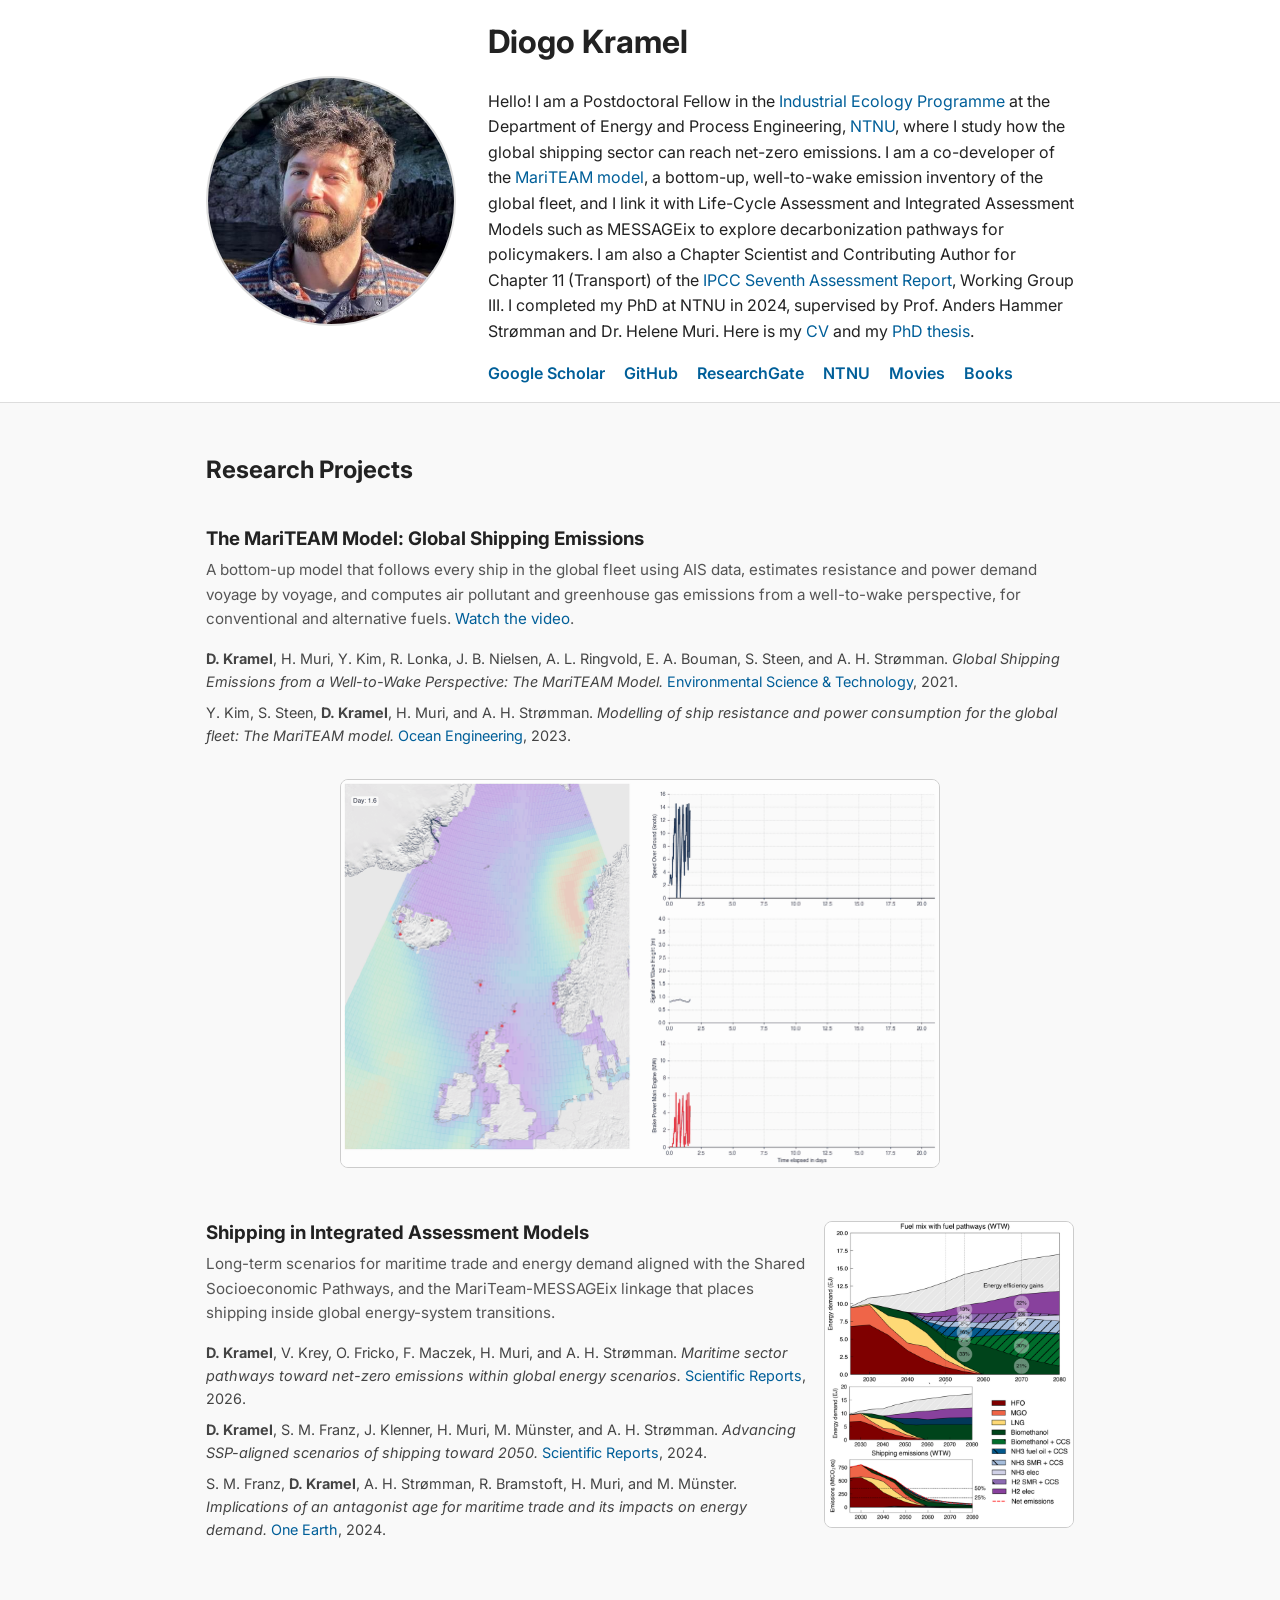
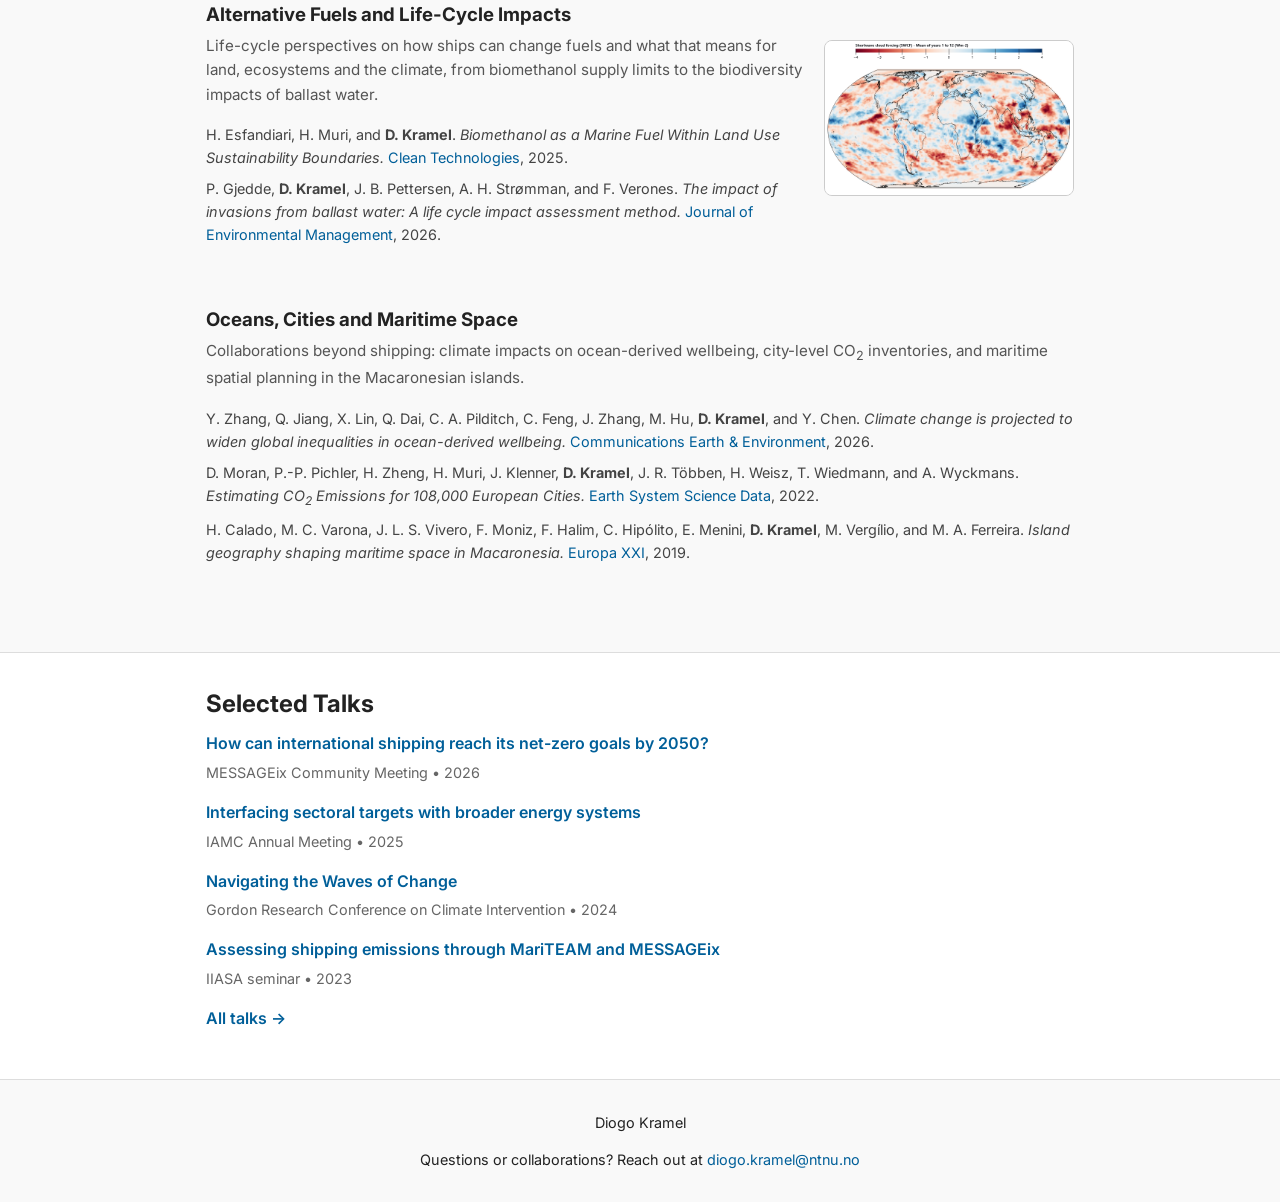
==== index.html @ 6b29d8de "Add files via upload" ====
<!DOCTYPE html>
<html lang="en">
<head>
  <meta charset="UTF-8" />
  <meta name="viewport" content="width=device-width, initial-scale=1.0" />
  <meta name="description" content="Diogo Kramel – Postdoctoral Fellow at NTNU's Industrial Ecology Programme, working on shipping emissions, the MariTEAM model and maritime decarbonization pathways." />
  <title>Kramel</title>
  <link rel="stylesheet" href="style.css" />
  <link rel="icon" type="image/png" href="icon.png" />
  <link rel="preconnect" href="https://fonts.googleapis.com">
  <link rel="preconnect" href="https://fonts.gstatic.com" crossorigin>
  <link href="https://fonts.googleapis.com/css2?family=Inter:wght@400;600&display=swap" rel="stylesheet">
</head>
<body>
  <header>
    <div class="container header-content">
      <!-- Replace images/diogo.jpg with your own square photo (same file name). -->
      <img src="images/diogo.jpg" alt="Diogo Kramel" class="headshot" />
      <div class="bio">
        <h1>Diogo Kramel</h1>
        <p>
          Hello! I am a Postdoctoral Fellow in the
          <a href="https://www.ntnu.edu/indecol" target="_blank" rel="noopener">Industrial Ecology Programme</a>
          at the Department of Energy and Process Engineering, <a href="https://www.ntnu.edu/" target="_blank" rel="noopener">NTNU</a>,
          where I study how the global shipping sector can reach net-zero emissions. I am a co-developer of the
          <a href="https://mariteam.indecol.no/" target="_blank" rel="noopener">MariTEAM model</a>, a bottom-up, well-to-wake
          emission inventory of the global fleet, and I link it with Life-Cycle Assessment and Integrated Assessment Models
          such as MESSAGEix to explore decarbonization pathways for policymakers.
          I am also a Chapter Scientist and Contributing Author for Chapter 11 (Transport) of the
          <a href="https://www.ipcc.ch/assessment-report/ar7/" target="_blank" rel="noopener">IPCC Seventh Assessment Report</a>,
          Working Group III.
          I completed my PhD at NTNU in 2024, supervised by Prof. Anders Hammer Strømman and Dr. Helene Muri.
          Here is my <a href="CV.pdf" target="_blank">CV</a> and my
          <a href="https://hdl.handle.net/11250/3151029" target="_blank" rel="noopener">PhD thesis</a>.
        </p>
        <!-- Add a line about your hobbies here, like the template does, if you want to. -->
        <div class="social-links">
          <a href="https://scholar.google.com/citations?user=RJYE3gQAAAAJ&hl=en" target="_blank" rel="noopener" class="spaced-link">Google Scholar</a>
          <a href="https://github.com/DiogoKramel" target="_blank" rel="noopener" class="spaced-link">GitHub</a>
          <a href="https://www.researchgate.net/profile/Diogo-Kramel" target="_blank" rel="noopener" class="spaced-link">ResearchGate</a>
          <a href="https://www.ntnu.edu/employees/diogo.kramel" target="_blank" rel="noopener" class="spaced-link">NTNU</a>
          <a href="https://letterboxd.com/diogokramel/" target="_blank" rel="noopener" class="spaced-link">Movies</a>
          <a href="https://www.goodreads.com/user/show/137987100-diogo" target="_blank" rel="noopener" class="spaced-link">Books</a>
        </div>
      </div>
    </div>
  </header>

  <main class="container">

    <section>
      <h2>Research Projects</h2>
      <ul class="project-list">
        <!--
        <li class="project-item">
          <div class="project-text">
            <h3>New paper!</h3>
            <ul class="pub-sublist">
              <li>
                <strong>D. Kramel</strong>, V. Krey, O. Fricko, F. Maczek, H. Muri, and A. H. Strømman.
                <em>Maritime sector pathways toward net-zero emissions within global energy scenarios.</em>
                <a href="https://doi.org/10.1038/s41598-026-35909-4" target="_blank" rel="noopener noreferrer">Scientific Reports</a>, 2026.
              </li>
            </ul>
          </div>
        </li>
        -->
        <li class="project-item stacked">
          <div class="project-text">
            <h3>The MariTEAM Model: Global Shipping Emissions</h3>
            <p class="project-blurb">
              A bottom-up model that follows every ship in the global fleet using AIS data, estimates resistance and
              power demand voyage by voyage, and computes air pollutant and greenhouse gas emissions from a
              well-to-wake perspective, for conventional and alternative fuels.
              <a href="https://www.youtube.com/watch?v=Bu-Mj3eCWTU" target="_blank" rel="noopener">Watch the video</a>.
            </p>
            <ul class="pub-sublist">
              <li>
                <strong>D. Kramel</strong>, H. Muri, Y. Kim, R. Lonka, J. B. Nielsen, A. L. Ringvold, E. A. Bouman, S. Steen, and A. H. Strømman.
                <em>Global Shipping Emissions from a Well-to-Wake Perspective: The MariTEAM Model.</em>
                <a href="https://doi.org/10.1021/acs.est.1c03937" target="_blank" rel="noopener noreferrer">Environmental Science &amp; Technology</a>, 2021.
              </li>
              <li>
                Y. Kim, S. Steen, <strong>D. Kramel</strong>, H. Muri, and A. H. Strømman.
                <em>Modelling of ship resistance and power consumption for the global fleet: The MariTEAM model.</em>
                <a href="https://doi.org/10.1016/j.oceaneng.2023.114758" target="_blank" rel="noopener noreferrer">Ocean Engineering</a>, 2023.
              </li>
            </ul>
          </div>
          <a href="https://mariteam.indecol.no/" target="_blank" rel="noopener noreferrer">
            <img src="images/mariteam.gif" alt="Ships tracked along global routes" class="project-img" />
          </a>
        </li>

        <li class="project-item v-center">
          <div class="project-text">
            <h3>Shipping in Integrated Assessment Models</h3>
            <p class="project-blurb">
              Long-term scenarios for maritime trade and energy demand aligned with the Shared Socioeconomic Pathways,
              and the MariTeam-MESSAGEix linkage that places shipping inside global energy-system transitions.
            </p>
            <ul class="pub-sublist">
              <li>
                <strong>D. Kramel</strong>, V. Krey, O. Fricko, F. Maczek, H. Muri, and A. H. Strømman.
                <em>Maritime sector pathways toward net-zero emissions within global energy scenarios.</em>
                <a href="https://doi.org/10.1038/s41598-026-35909-4" target="_blank" rel="noopener noreferrer">Scientific Reports</a>, 2026.
              </li>
              <li>
                <strong>D. Kramel</strong>, S. M. Franz, J. Klenner, H. Muri, M. Münster, and A. H. Strømman.
                <em>Advancing SSP-aligned scenarios of shipping toward 2050.</em>
                <a href="https://doi.org/10.1038/s41598-024-58970-3" target="_blank" rel="noopener noreferrer">Scientific Reports</a>, 2024.
              </li>
              <li>
                S. M. Franz, <strong>D. Kramel</strong>, A. H. Strømman, R. Bramstoft, H. Muri, and M. Münster.
                <em>Implications of an antagonist age for maritime trade and its impacts on energy demand.</em>
                <a href="https://doi.org/10.1016/j.oneear.2024.11.008" target="_blank" rel="noopener noreferrer">One Earth</a>, 2024.
              </li>
            </ul>
          </div>
          <img src="images/scenarios.png" alt="Diverging emission pathways toward 2050" class="project-img" />
        </li>

        <li class="project-item v-center">
          <div class="project-text">
            <h3>Alternative Fuels and Life-Cycle Impacts</h3>
            <p class="project-blurb">
              Life-cycle perspectives on how ships can change fuels and what that means for land, ecosystems and the
              climate, from biomethanol supply limits to the biodiversity impacts of ballast water.
            </p>
            <ul class="pub-sublist">
              <li>
                H. Esfandiari, H. Muri, and <strong>D. Kramel</strong>.
                <em>Biomethanol as a Marine Fuel Within Land Use Sustainability Boundaries.</em>
                <a href="https://doi.org/10.3390/cleantechnol7040101" target="_blank" rel="noopener noreferrer">Clean Technologies</a>, 2025.
              </li>
              <li>
                P. Gjedde, <strong>D. Kramel</strong>, J. B. Pettersen, A. H. Strømman, and F. Verones.
                <em>The impact of invasions from ballast water: A life cycle impact assessment method.</em>
                <a href="https://doi.org/10.1016/j.jenvman.2026.129449" target="_blank" rel="noopener noreferrer">Journal of Environmental Management</a>, 2026.
              </li>
            </ul>
          </div>
          <a href="https://mariteam.indecol.no/" target="_blank" rel="noopener noreferrer">
            <img src="images/noresm.png" alt="Ships tracked along global routes" class="project-img" />
          </a>
        </li>

        <li class="project-item">
          <div class="project-text">
            <h3>Oceans, Cities and Maritime Space</h3>
            <p class="project-blurb">
              Collaborations beyond shipping: climate impacts on ocean-derived wellbeing, city-level CO<sub>2</sub>
              inventories, and maritime spatial planning in the Macaronesian islands.
            </p>
            <ul class="pub-sublist">
              <li>
                Y. Zhang, Q. Jiang, X. Lin, Q. Dai, C. A. Pilditch, C. Feng, J. Zhang, M. Hu, <strong>D. Kramel</strong>, and Y. Chen.
                <em>Climate change is projected to widen global inequalities in ocean-derived wellbeing.</em>
                <a href="https://doi.org/10.1038/s43247-026-04070-1" target="_blank" rel="noopener noreferrer">Communications Earth &amp; Environment</a>, 2026.
              </li>
              <li>
                D. Moran, P.-P. Pichler, H. Zheng, H. Muri, J. Klenner, <strong>D. Kramel</strong>, J. R. Többen, H. Weisz, T. Wiedmann, and A. Wyckmans.
                <em>Estimating CO<sub>2</sub> Emissions for 108,000 European Cities.</em>
                <a href="https://doi.org/10.5194/essd-14-845-2022" target="_blank" rel="noopener noreferrer">Earth System Science Data</a>, 2022.
              </li>
              <li>
                H. Calado, M. C. Varona, J. L. S. Vivero, F. Moniz, F. Halim, C. Hipólito, E. Menini, <strong>D. Kramel</strong>, M. Vergílio, and M. A. Ferreira.
                <em>Island geography shaping maritime space in Macaronesia.</em>
                <a href="https://doi.org/10.7163/Eu21.2019.36.8" target="_blank" rel="noopener noreferrer">Europa XXI</a>, 2019.
              </li>
            </ul>
          </div>
        </li>
      </ul>
    </section>

  </main>

  <section class="talks-teaching">
    <div class="container">
      <div class="column">
        <h2>Selected Talks</h2>
        <div class="class-item">
          <a href="https://hdl.handle.net/11250/5524679" target="_blank" rel="noopener noreferrer">How can international shipping reach its net-zero goals by 2050?</a>
          <span class="class-meta">MESSAGEix Community Meeting • 2026</span>
        </div>
        <div class="class-item">
          <a href="https://hdl.handle.net/11250/5325718" target="_blank" rel="noopener noreferrer">Interfacing sectoral targets with broader energy systems</a>
          <span class="class-meta">IAMC Annual Meeting • 2025</span>
        </div>
        <div class="class-item">
          <a href="https://hdl.handle.net/11250/3985534" target="_blank" rel="noopener noreferrer">Navigating the Waves of Change</a>
          <span class="class-meta">Gordon Research Conference on Climate Intervention • 2024</span>
        </div>
        <div class="class-item">
          <a href="https://hdl.handle.net/11250/4058794" target="_blank" rel="noopener noreferrer">Assessing shipping emissions through MariTEAM and MESSAGEix</a>
          <span class="class-meta">IIASA seminar • 2023</span>
        </div>
        <p class="more-link"><a href="talks.html">All talks →</a></p>
      </div>
    </div>
  </section>
  
<footer>
  <p>Diogo Kramel</p>
  <p>Questions or collaborations? Reach out at <a href="mailto:diogo.kramel@ntnu.no">diogo.kramel@ntnu.no</a></p>
</footer>
</body>
</html>
---- style.css ----
/* ---------- Base ---------- */
:root {
  --bg: #f9f9f9;
  --surface: #ffffff;
  --text: #222222;
  --muted: #555555;
  --subtle: #666666;
  --line: #dddddd;
  --link: #005f99;
}

* { box-sizing: border-box; }

body {
  margin: 0;
  font-family: 'Inter', system-ui, -apple-system, sans-serif;
  font-size: 16px;
  line-height: 1.6;
  background: var(--bg);
  color: var(--text);
  display: flex;
  flex-direction: column;
  min-height: 100vh;
}

main { flex: 1; }

a {
  color: var(--link);
  text-decoration: none;
}

a:hover { text-decoration: underline; }

.container {
  max-width: 900px;
  margin: 0 auto;
  padding: 1rem;
}

h2 { margin-bottom: 0.5rem; }

section { margin-top: 2rem; }

/* ---------- Header ---------- */
header {
  background: var(--surface);
  border-bottom: 1px solid var(--line);
}

.header-content {
  display: flex;
  align-items: center;
  gap: 2rem;
}

.headshot {
  flex-shrink: 0;
  width: 250px;
  height: 250px;
  object-fit: cover;
  border-radius: 50%;
  border: 2px solid var(--line);
}

.bio h1 { margin-top: 0; }

.social-links a { font-weight: 600; }

.spaced-link { margin-right: 15px; }

/* ---------- Projects ---------- */
.project-list {
  list-style: none;
  padding: 0;
}

.project-item {
  display: flex;
  justify-content: space-between;
  align-items: flex-start;
  gap: 1rem;
  margin-bottom: 2rem;
}

.project-text { flex: 1; }

.project-text h3 { margin-bottom: 0.25rem; }

.project-blurb {
  margin: 0.25rem 0 0;
  font-size: 0.95rem;
  color: var(--muted);
}

.project-img {
  display: block;
  width: 250px;
  height: auto;
  margin-top: 1.5rem;
  border: 1px solid #cccccc;
  border-radius: 8px;
  background: var(--surface);
}

.pub-sublist {
  list-style: none;
  padding-left: 0;
  margin-top: 1rem;
  font-size: 0.9rem;
  color: #444444;
}

.pub-sublist li { margin-bottom: 0.5rem; }

/* ---------- Teaching / talks band ---------- */
.talks-teaching {
  background: var(--surface);
  border-top: 1px solid var(--line);
  padding: 2rem 0;
}

.talks-teaching .container { padding: 0 1rem; }

.two-columns {
  display: flex;
  flex-wrap: wrap;
  gap: 2rem;
}

.column {
  flex: 1;
  min-width: 250px;
}

.column h2 { margin-top: 0; }

.class-item { margin-bottom: 1rem; }

.class-item a,
.class-title {
  font-weight: 600;
}

.class-meta {
  display: block;
  margin-top: 0.25rem;
  font-size: 0.9rem;
  color: var(--subtle);
}

.more-link { font-weight: 600; }

/* ---------- Talks page ---------- */
.back-link {
  display: inline-block;
  margin-bottom: 1rem;
  font-weight: 600;
}

.year-heading {
  margin: 1.5rem 0 0.5rem;
  font-size: 1.1rem;
  color: var(--muted);
}

/* ---------- Footer ---------- */
footer {
  text-align: center;
  padding: 1rem;
  border-top: 1px solid var(--line);
  font-size: 0.9rem;
}

/* ---------- Small screens ---------- */
@media (max-width: 768px) {
  body {
    font-size: 15px;
    padding: 0 1rem;
  }

  h2 { text-align: center; }

  .header-content {
    flex-direction: column;
    text-align: center;
  }

  .headshot {
    width: 180px;
    height: 180px;
  }

  .social-links {
    margin-top: 1rem;
    text-align: center;
  }

  .project-item {
    flex-direction: column;
    align-items: center;
    text-align: center;
  }

  .project-text { width: 100%; }

  .project-img {
    width: 100%;
    max-width: 300px;
    margin-top: 1rem;
  }

  .two-columns {
    flex-direction: column;
    align-items: center;
    text-align: center;
  }

  .column {
    width: 100%;
    max-width: 500px;
  }

  footer {
    font-size: 0.8rem;
    padding: 1rem 0;
  }
}

/* Projects with the figure below the text */
.project-item.stacked {
  flex-direction: column;
}

.project-item.stacked .project-img {
  width: 100%;
  max-width: 600px;   /* adjust to taste */
  margin-top: 0.5rem;
}

.project-item.stacked > a,
.project-item.stacked > .project-img {
  align-self: center;
}

.project-item.v-center {
  align-items: center;
}

.project-item.v-center .project-img {
  margin-top: 0;
}
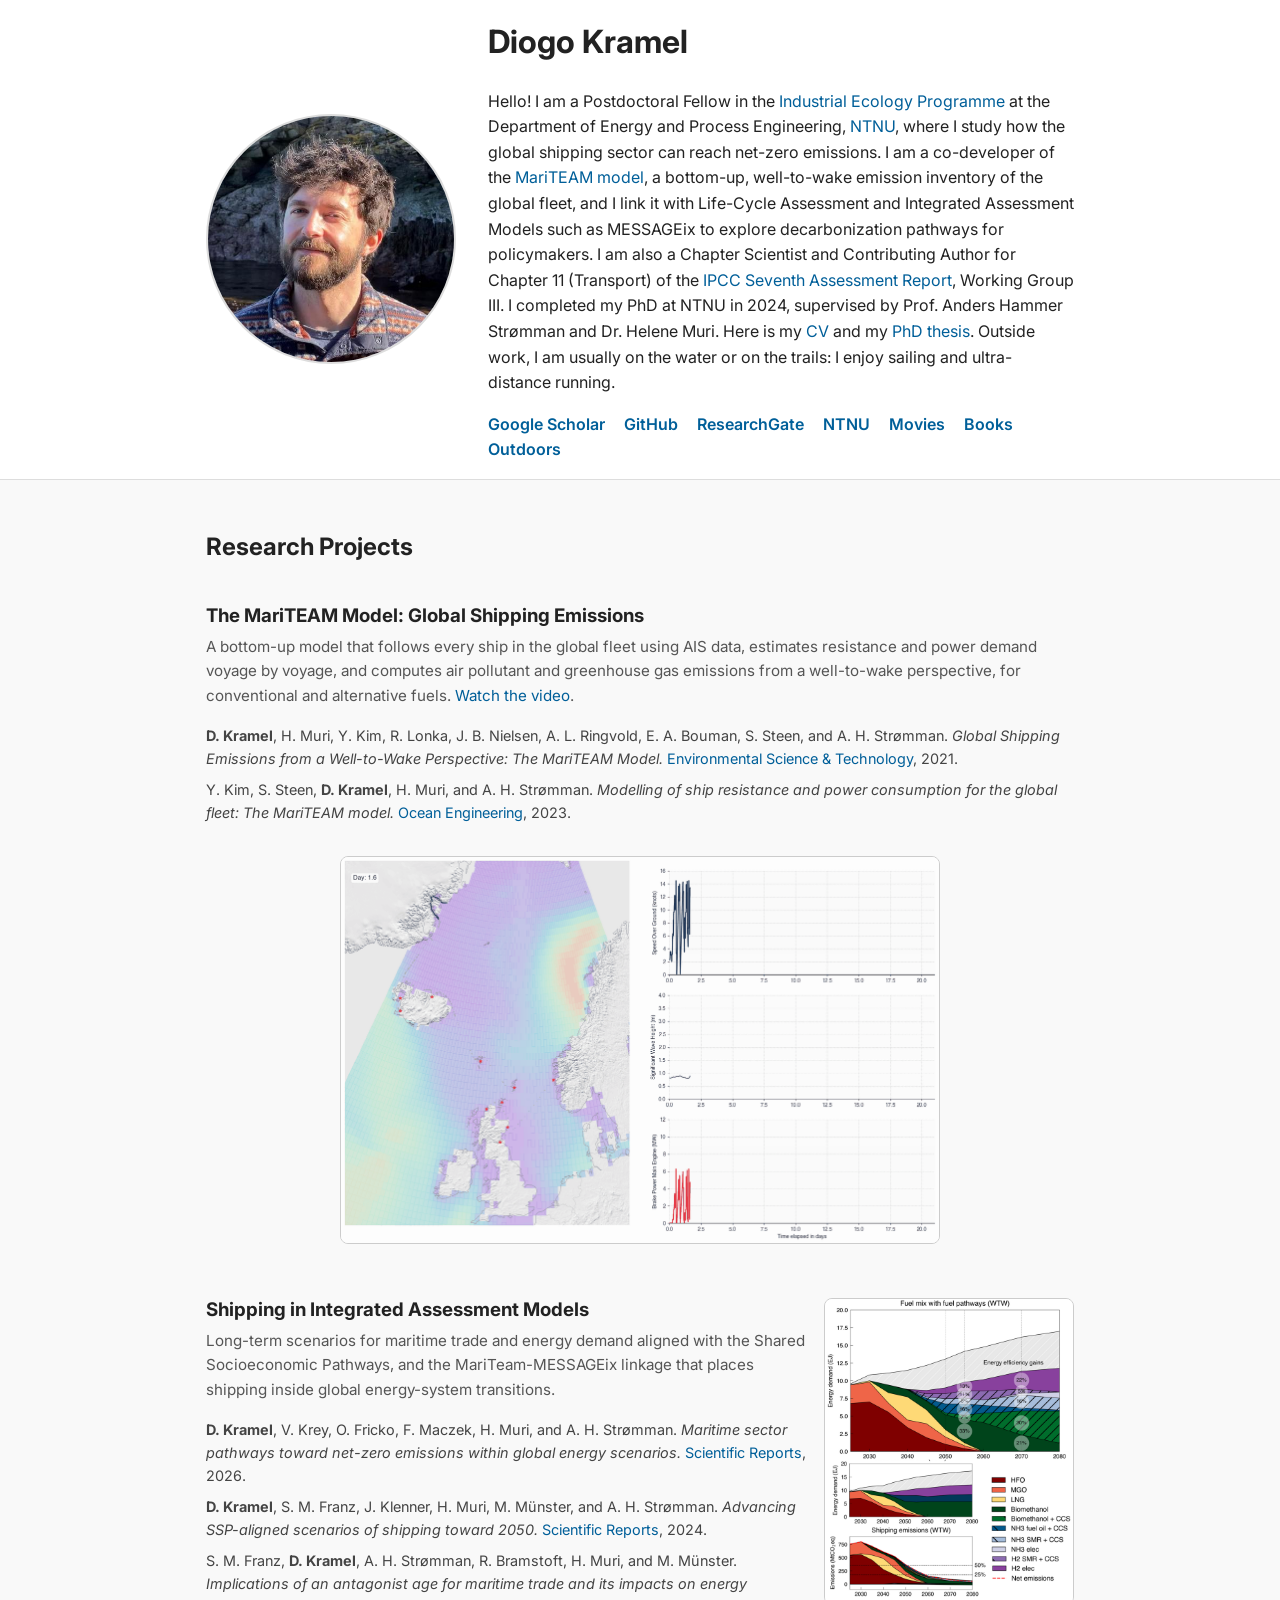
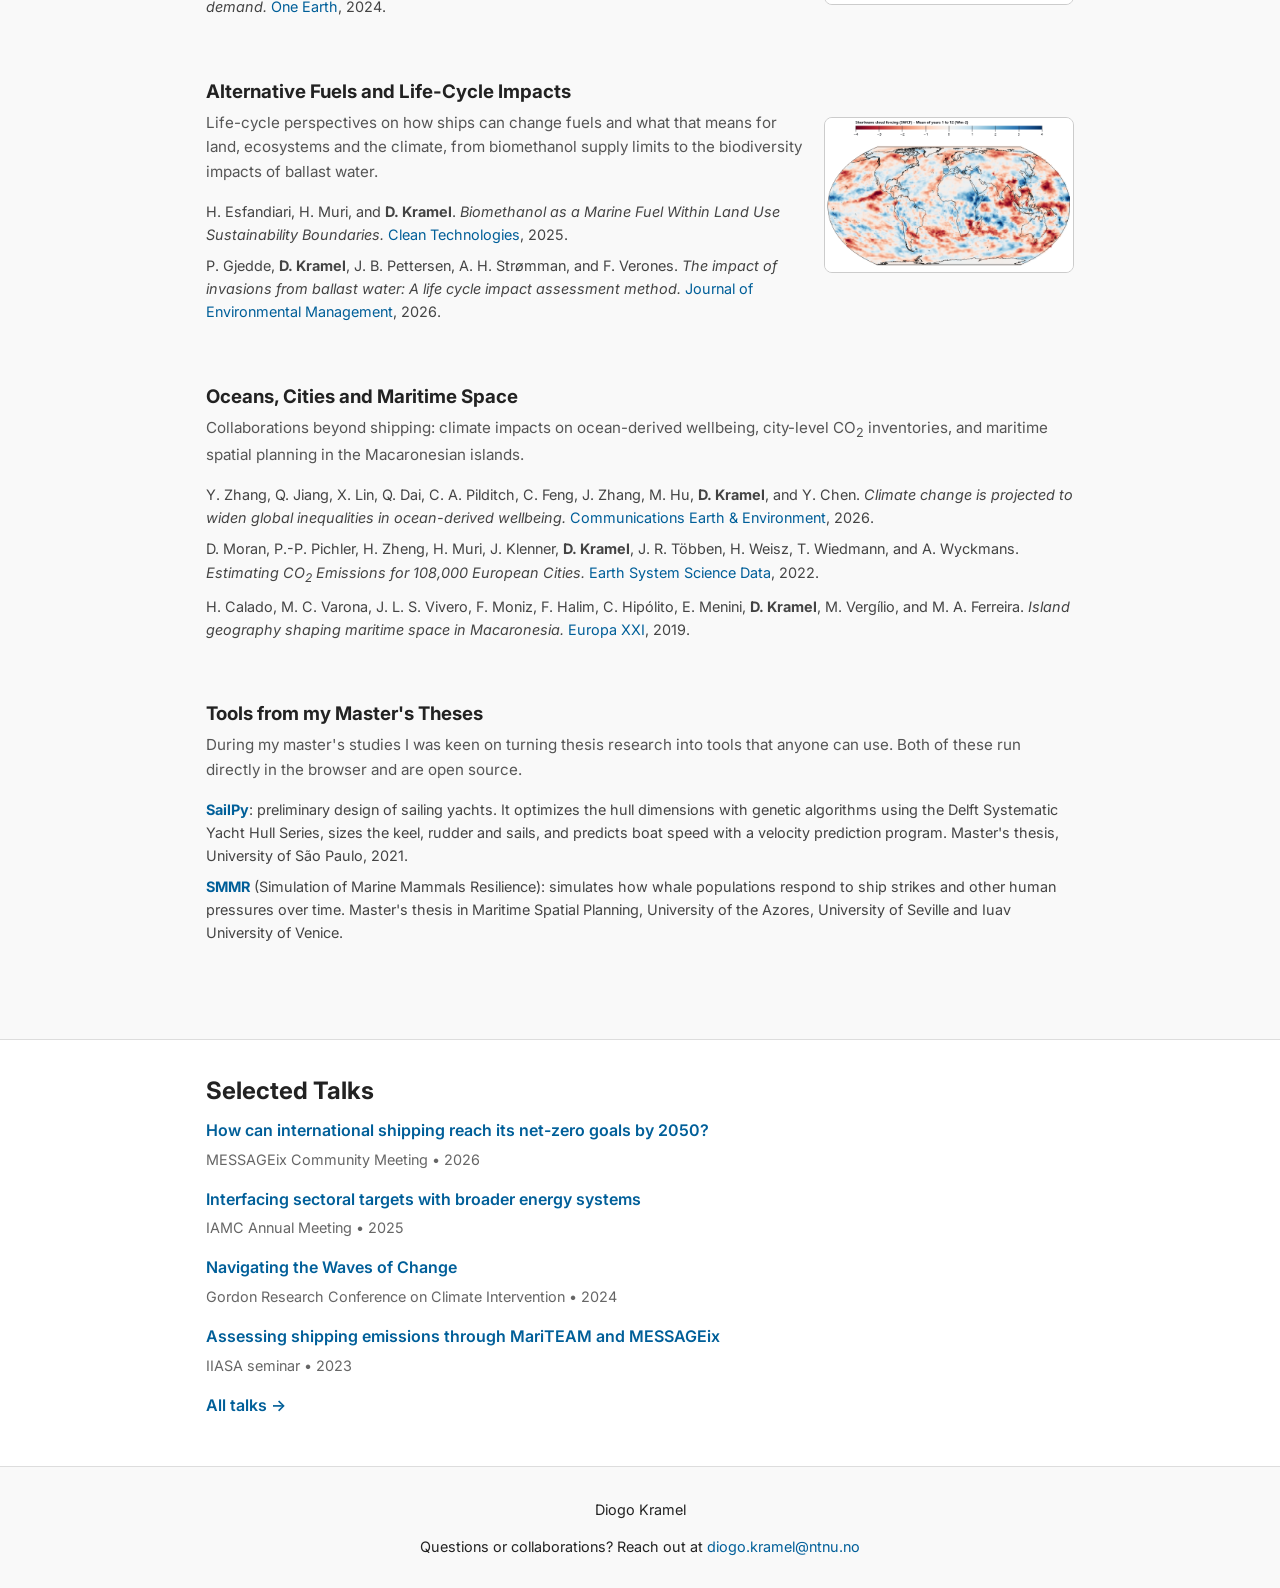
==== commit d02b080c: "add masters theses" ====
--- a/index.html
+++ b/index.html
@@ -32,6 +32,7 @@
           I completed my PhD at NTNU in 2024, supervised by Prof. Anders Hammer Strømman and Dr. Helene Muri.
           Here is my <a href="CV.pdf" target="_blank">CV</a> and my
           <a href="https://hdl.handle.net/11250/3151029" target="_blank" rel="noopener">PhD thesis</a>.
+          Outside work, I am usually on the water or on the trails: I enjoy sailing and ultra-distance running.
         </p>
         <!-- Add a line about your hobbies here, like the template does, if you want to. -->
         <div class="social-links">
@@ -41,6 +42,7 @@
           <a href="https://www.ntnu.edu/employees/diogo.kramel" target="_blank" rel="noopener" class="spaced-link">NTNU</a>
           <a href="https://letterboxd.com/diogokramel/" target="_blank" rel="noopener" class="spaced-link">Movies</a>
           <a href="https://www.goodreads.com/user/show/137987100-diogo" target="_blank" rel="noopener" class="spaced-link">Books</a>
+          <a href="https://www.strava.com/athletes/44925225" target="_blank" rel="noopener" class="spaced-link">Outdoors</a>
         </div>
       </div>
     </div>
@@ -174,6 +176,30 @@
       </ul>
     </section>
 
+    <li class="project-item">
+      <div class="project-text">
+        <h3>Tools from my Master's Theses</h3>
+        <p class="project-blurb">
+          During my master's studies I was keen on turning thesis research into tools that anyone can use.
+          Both of these run directly in the browser and are open source.
+        </p>
+        <ul class="pub-sublist">
+          <li>
+            <a href="https://diogokramel.github.io/sailpy-web/" target="_blank" rel="noopener noreferrer"><strong>SailPy</strong></a>:
+            preliminary design of sailing yachts. It optimizes the hull dimensions with genetic algorithms using the
+            Delft Systematic Yacht Hull Series, sizes the keel, rudder and sails, and predicts boat speed with a
+            velocity prediction program. Master's thesis, University of São Paulo, 2021.
+          </li>
+          <li>
+            <a href="https://diogokramel.github.io/SMMR/" target="_blank" rel="noopener noreferrer"><strong>SMMR</strong></a>
+            (Simulation of Marine Mammals Resilience): simulates how whale populations respond to ship strikes and
+            other human pressures over time. Master's thesis in Maritime Spatial Planning, University of the Azores,
+            University of Seville and Iuav University of Venice.
+          </li>
+        </ul>
+      </div>
+    </li>
+
   </main>
 
   <section class="talks-teaching">
@@ -200,6 +226,8 @@
       </div>
     </div>
   </section>
+
+  
   
 <footer>
   <p>Diogo Kramel</p>
